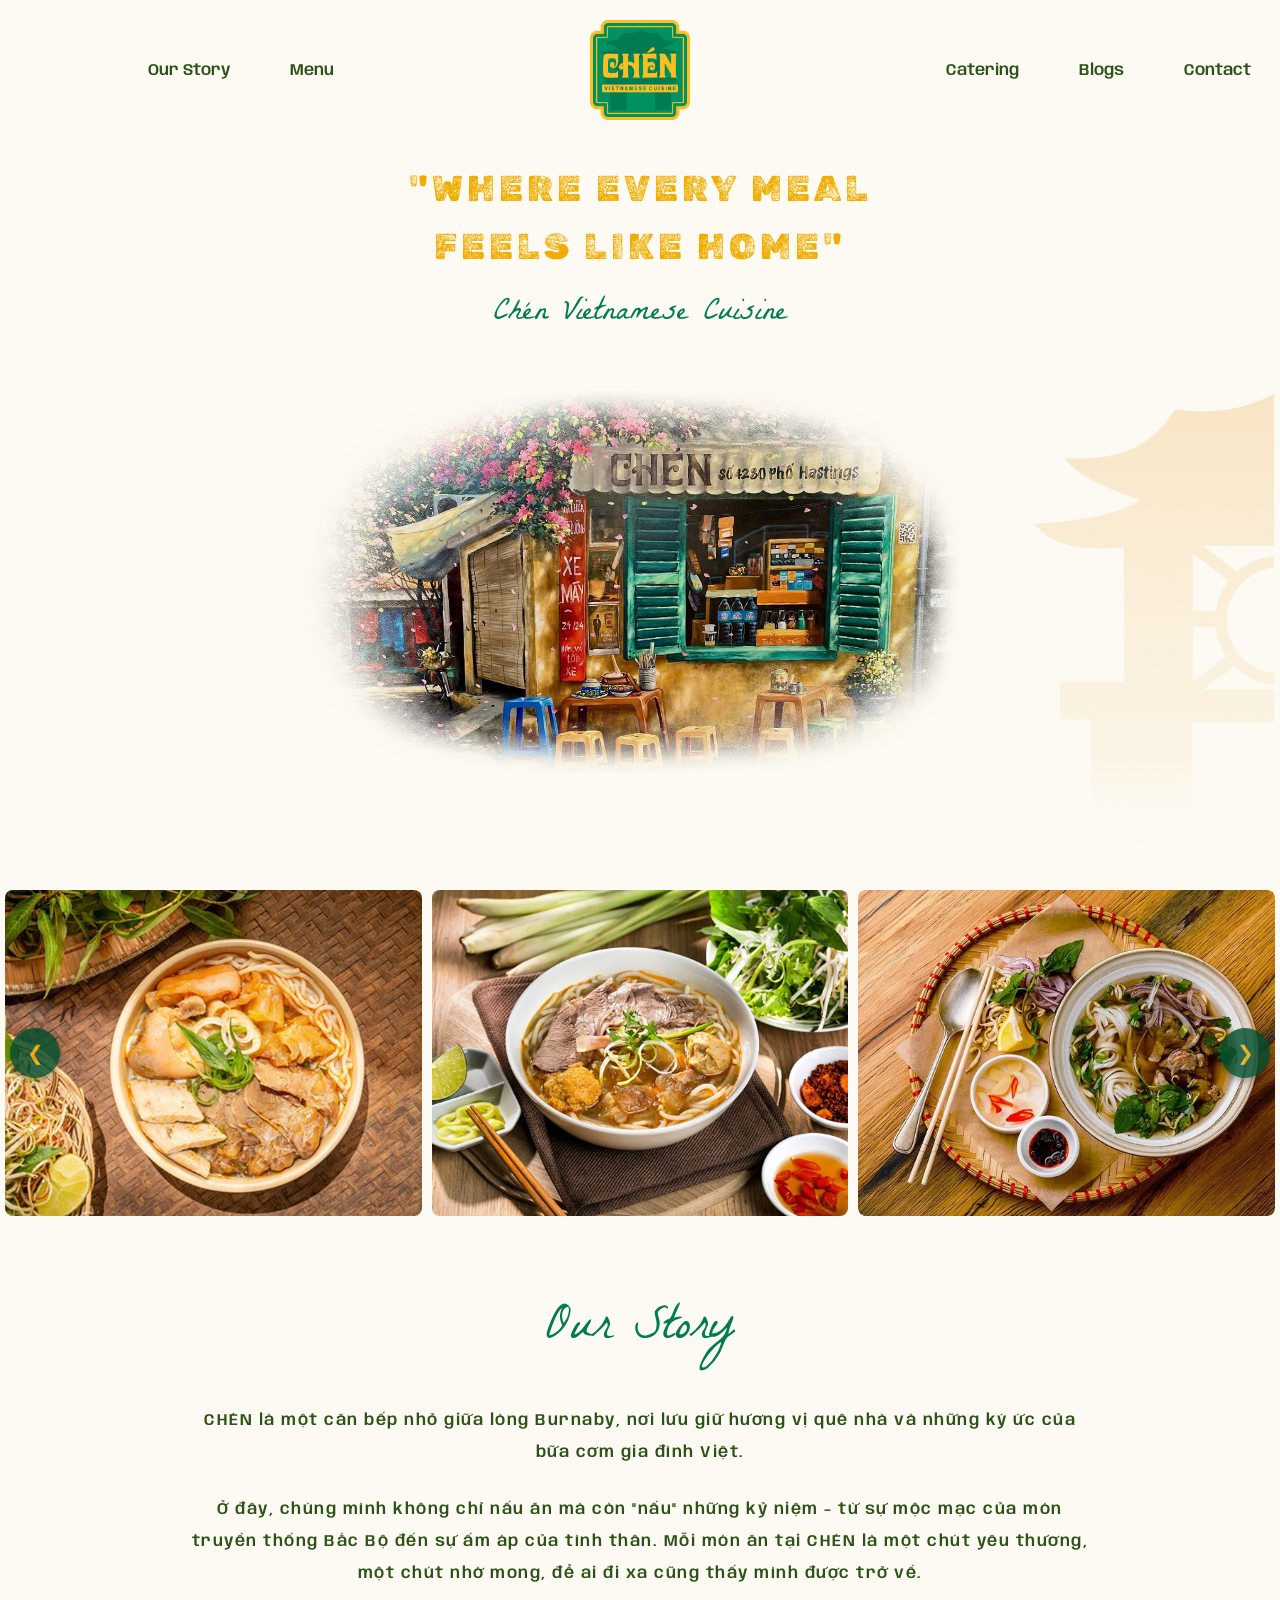
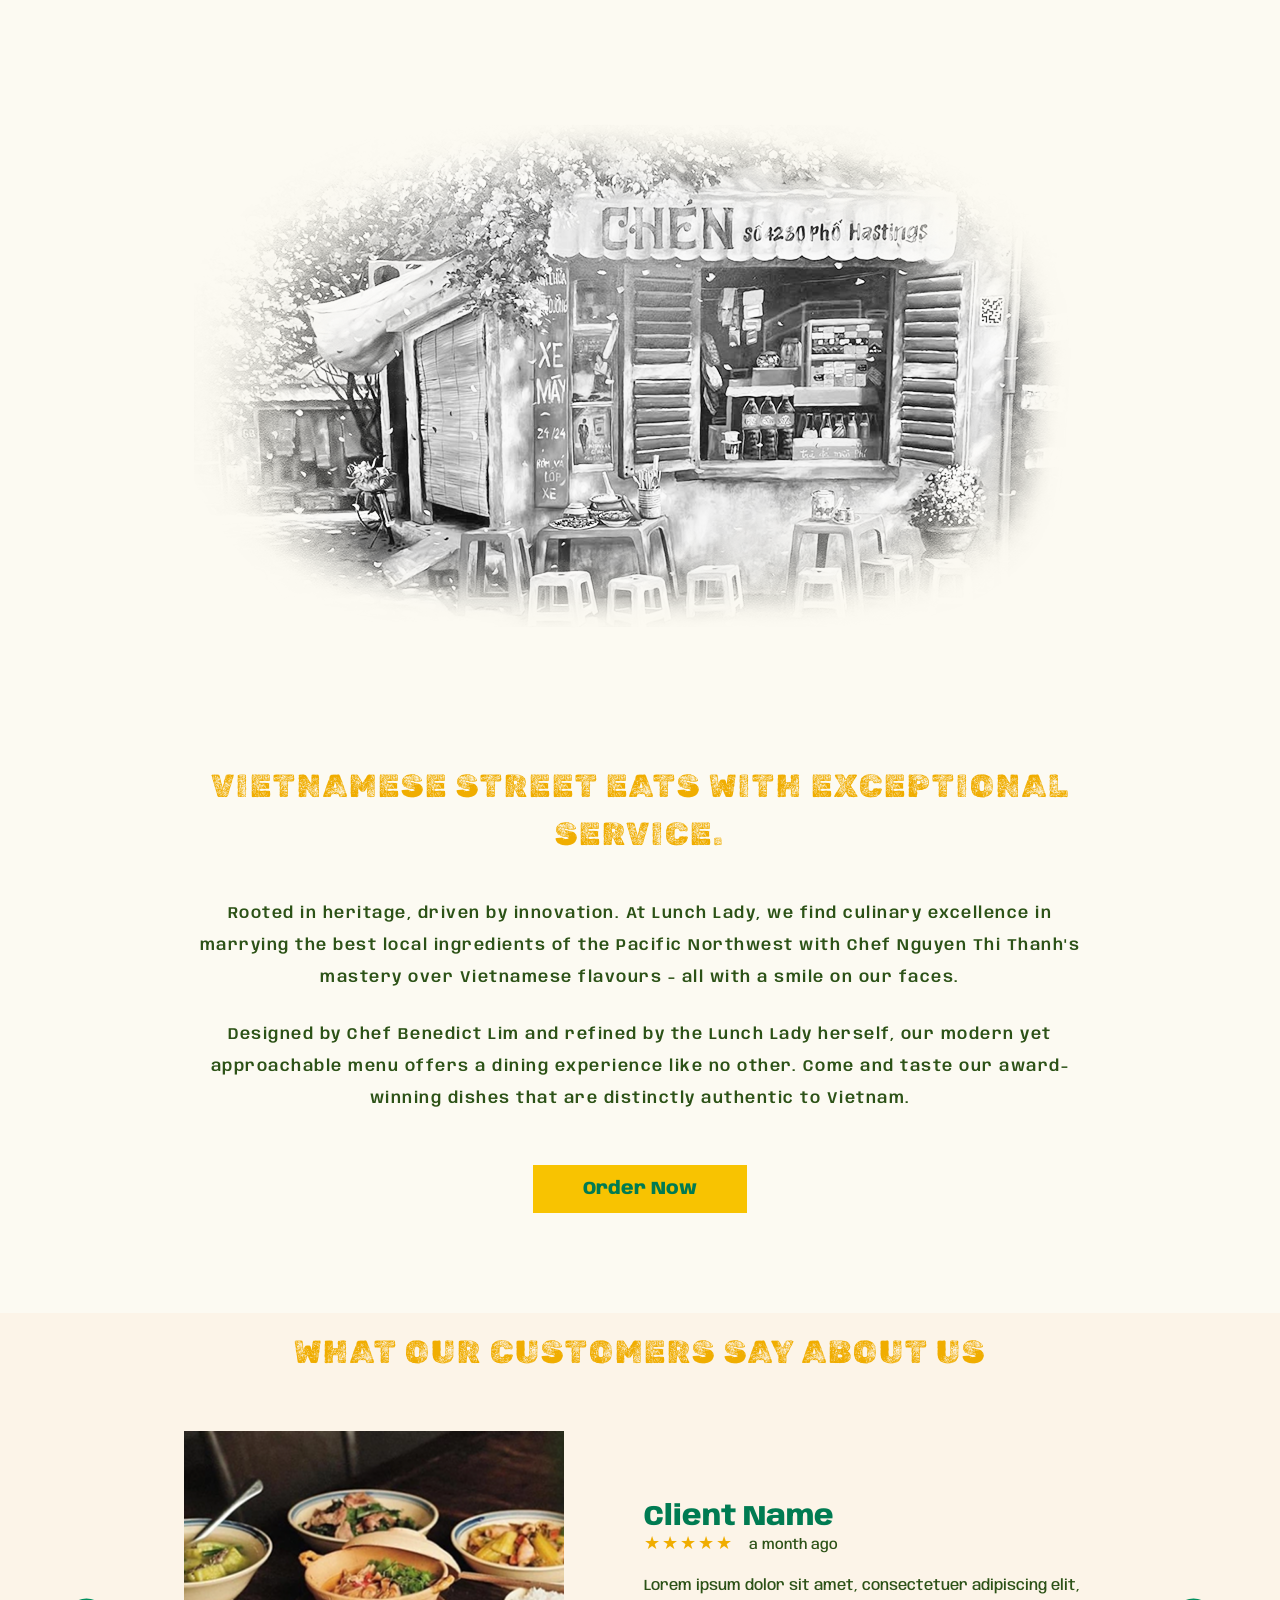
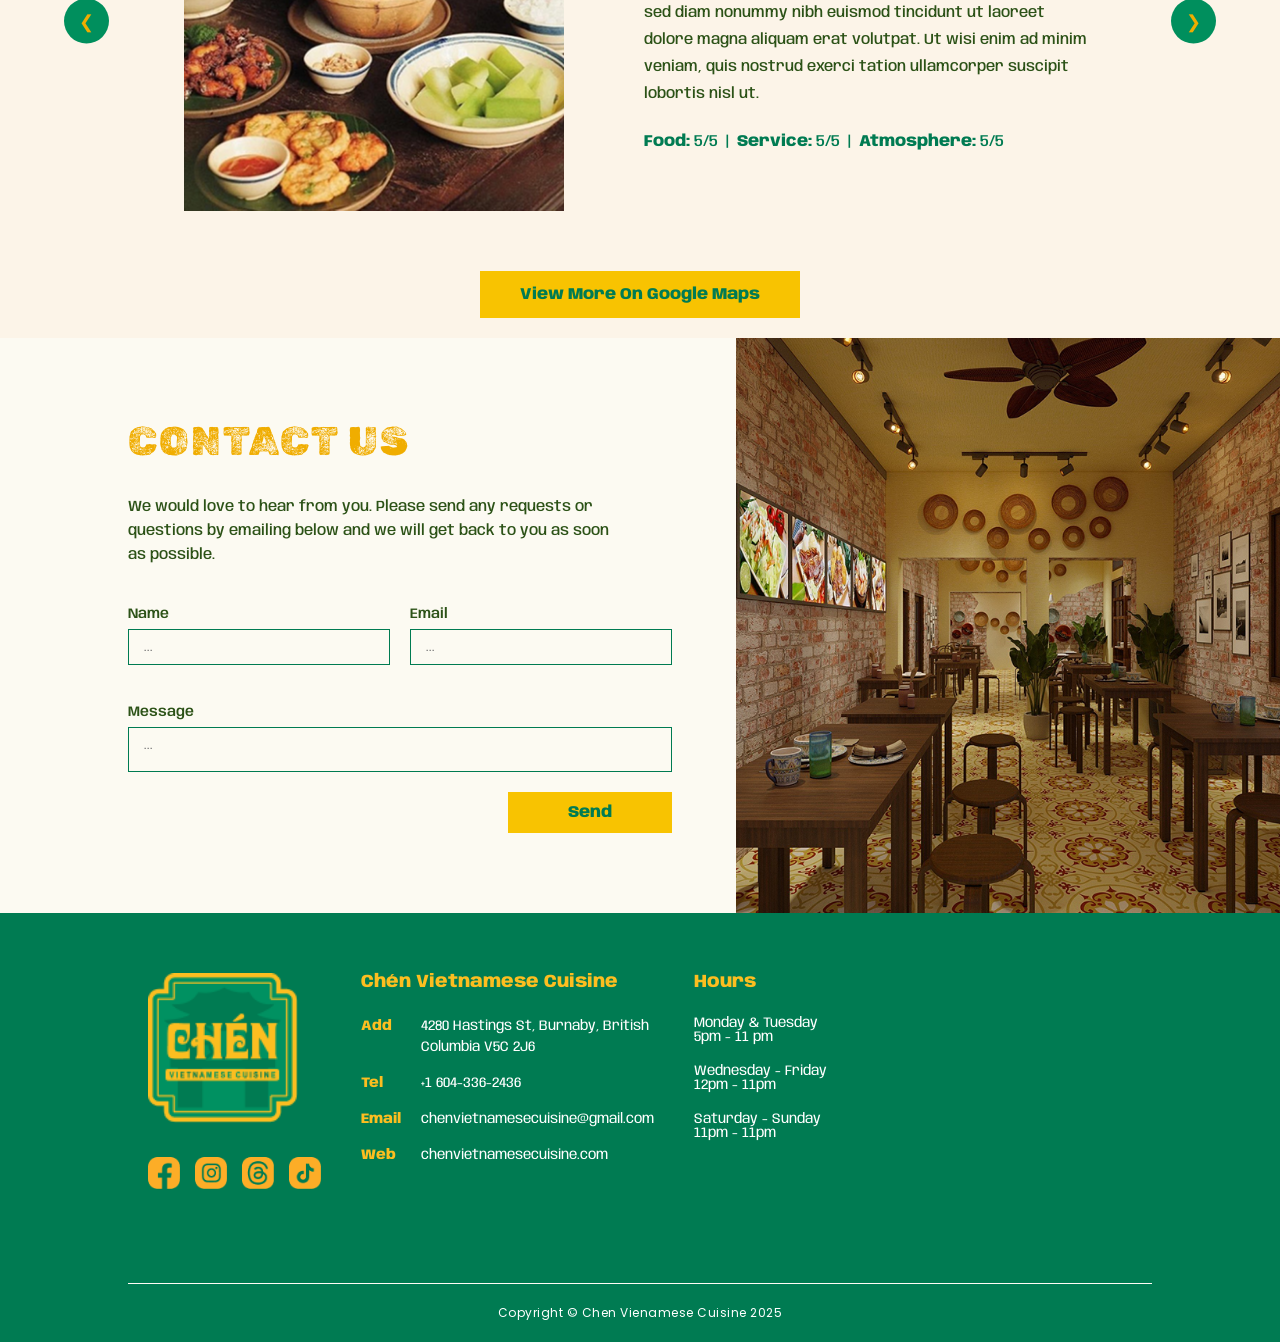
==== index.html @ 4094c67b "test responsive" ====
<!DOCTYPE html>
<html lang="vi">

<head>
    <meta charset="UTF-8">
    <meta name="viewport" content="width=device-width, initial-scale=1.0">
    <title>Chén Vietnamese Cuisine</title>

    <link rel="preconnect" href="https://fonts.googleapis.com">
    <link rel="preconnect" href="https://fonts.gstatic.com" crossorigin>
    <link
        href="https://fonts.googleapis.com/css2?family=Anybody:wght@400;500;600;800&family=La+Belle+Aurore&family=Poppins:wght@400&family=Rubik+Dirt&display=swap"
        rel="stylesheet">
    <link rel="stylesheet" href="assets/css/style.css">
</head>

<body>
    <header class="main-header">
        <button class="hamburger-btn" id="hamburgerBtn" aria-label="Open menu">
            <span></span>
            <span></span>
            <span></span>
        </button>

        <!-- Mobile Menu Overlay -->
        <div class="mobile-menu-overlay" id="mobileMenuOverlay">
            <button class="mobile-menu-close" id="mobileMenuClose" aria-label="Close menu">&#10005;</button>
            <ul class="mobile-nav-links">
                <li><a href="#">Our Story</a></li>
                <li><a href="#">Menu</a></li>
                <li><a href="#">Catering</a></li>
                <li><a href="#">Blogs</a></li>
                <li><a href="#">Contact</a></li>
            </ul>
        </div>
        <nav class="navbar">
            <ul class="nav-links nav-left">
                <li><a href="#">Our Story</a></li>
                <li><a href="#">Menu</a></li>
            </ul>

            <div class="logo">
                <img src="assets/images/logo.png" alt="Chén Vietnamese Cuisine Logo">
            </div>

            <ul class="nav-links nav-right">
                <li><a href="#">Catering</a></li>
                <li><a href="#">Blogs</a></li>
                <li><a href="#">Contact</a></li>
            </ul>
        </nav>
    </header>

    <section class="hero-section">
        <div class="watermark-container">
            <img src="assets/images/watermark.png" alt="Họa tiết trang trí" class="watermark-img">
        </div>

        <div class="hero-text">
            <h1 class="quote">"WHERE EVERY MEAL<br>FEELS LIKE HOME"</h1>
            <p class="subtitle">Chén Vietnamese Cuisine</p>
        </div>

        <div class="hero-image">
            <img src="assets/images/storefront.png" alt="Cửa hàng Chén Vietnamese Cuisine">
        </div>
    </section>

    <section class="food-slider-section">
        <div class="slider-container">
            <button class="slider-btn prev-btn" aria-label="Previous image">&#10094;</button>

            <div class="slider-track" id="sliderTrack">
                <div class="slide"><img src="assets/images/food1.png" alt="Món bún bò"></div>
                <div class="slide"><img src="assets/images/food2.png" alt="Món bún phở"></div>
                <div class="slide"><img src="assets/images/food3.png" alt="Món gỏi cuốn"></div>
                <div class="slide"><img src="assets/images/food2.png" alt="Món bún phở"></div>
                <div class="slide"><img src="assets/images/food4.png" alt="Món bún huế"></div>
                <div class="slide"><img src="assets/images/food5.png" alt="Món bún đậu"></div>
            </div>

            <button class="slider-btn next-btn" aria-label="Next image">&#10095;</button>
        </div>
    </section>

    <section class="about-us-section">
        <div class="about-container">
            <h2 class="story-title">Our Story</h2>

            <p class="story-text">
                CHÉN là một căn bếp nhỏ giữa lòng Burnaby, nơi lưu giữ hương vị quê nhà và những ký ức của bữa cơm gia
                đình Việt.
            </p>
            <p class="story-text">
                Ở đây, chúng mình không chỉ nấu ăn mà còn "nấu" những kỷ niệm - từ sự mộc mạc của món truyền thống Bắc
                Bộ đến sự ấm áp của tình thân. Mỗi món ăn tại CHÉN là một chút yêu thương, một chút nhớ mong, để ai đi
                xa cũng thấy mình được trở về.
            </p>

            <div class="story-image-wrapper">
                <img src="assets/images/storefront2.png" alt="Chén Black and White" class="bw-faded-img">
            </div>

            <h2 class="street-eats-title">VIETNAMESE STREET EATS WITH EXCEPTIONAL SERVICE.</h2>

            <p class="story-text">
                Rooted in heritage, driven by innovation. At Lunch Lady, we find culinary excellence in marrying the
                best local ingredients of the Pacific Northwest with Chef Nguyen Thi Thanh's mastery over Vietnamese
                flavours - all with a smile on our faces.
            </p>
            <p class="story-text">
                Designed by Chef Benedict Lim and refined by the Lunch Lady herself, our modern yet approachable menu
                offers a dining experience like no other. Come and taste our award-winning dishes that are distinctly
                authentic to Vietnam.
            </p>

            <div class="btn-container">
                <a href="#" class="order-btn">Order Now</a>
            </div>
        </div>
    </section>

    <section class="customer-reviews-section">
        <h2 class="reviews-title">WHAT OUR CUSTOMERS SAY ABOUT US</h2>

        <div class="reviews-slider-wrapper">
            <button class="review-btn review-prev-btn" aria-label="Previous review">&#10094;</button>

            <div class="reviews-viewport">
                <div class="reviews-track" id="reviewsTrack">

                    <div class="review-slide">
                        <div class="review-image">
                            <img src="assets/images/review-food1.png" alt="Customer Photo">
                        </div>
                        <div class="review-content">
                            <h3 class="client-name">Client Name</h3>
                            <div class="review-meta">
                                <span class="stars">&#9733;&#9733;&#9733;&#9733;&#9733;</span>
                                <span class="time-ago">a month ago</span>
                            </div>
                            <p class="review-text">
                                Lorem ipsum dolor sit amet, consectetuer adipiscing elit, sed diam nonummy nibh euismod
                                tincidunt ut laoreet dolore magna aliquam erat volutpat. Ut wisi enim ad minim veniam,
                                quis nostrud exerci tation ullamcorper suscipit lobortis nisl ut.
                            </p>
                            <p class="review-ratings">
                                <strong>Food:</strong> 5/5 &nbsp;|&nbsp; <strong>Service:</strong> 5/5 &nbsp;|&nbsp;
                                <strong>Atmosphere:</strong> 5/5
                            </p>
                        </div>
                    </div>

                    <div class="review-slide">
                        <div class="review-image">
                            <img src="assets/images/review-food2.png" alt="Customer Photo">
                        </div>
                        <div class="review-content">
                            <h3 class="client-name">John Doe</h3>
                            <div class="review-meta">
                                <span class="stars">&#9733;&#9733;&#9733;&#9733;&#9733;</span>
                                <span class="time-ago">2 weeks ago</span>
                            </div>
                            <p class="review-text">
                                The best Vietnamese food in town! The pho broth is incredibly rich and authentic. Highly
                                recommend the spring rolls as well. Exceptional service with a smile.
                                Lorem ipsum dolor sit amet, consectetuer adipiscing elit, sed diam nonummy nibh euismod
                                tincidunt ut laoreet dolore magna aliquam erat volutpat. Ut wisi enim ad minim veniam,
                                quis nostrud exerci tation ullamcorper suscipit lobortis nisl ut.
                            </p>
                            <p class="review-ratings">
                                <strong>Food:</strong> 5/5 &nbsp;|&nbsp; <strong>Service:</strong> 5/5 &nbsp;|&nbsp;
                                <strong>Atmosphere:</strong> 5/5
                            </p>
                        </div>
                    </div>

                </div>
            </div>

            <button class="review-btn review-next-btn" aria-label="Next review">&#10095;</button>
        </div>

        <div class="maps-btn-container">
            <a href="#" class="view-maps-btn">View More On Google Maps</a>
        </div>
    </section>

    <section class="contact-section">
        <div class="contact-container">
            <div class="contact-form-side">
                <h2 class="contact-title">CONTACT US</h2>
                <p class="contact-desc">
                    We would love to hear from you. Please send any requests or questions by emailing below and we will
                    get back to you as soon as possible.
                </p>

                <form class="contact-form">
                    <div class="form-row">
                        <div class="form-group">
                            <label for="name">Name</label>
                            <input type="text" id="name" name="name" placeholder="...">
                        </div>
                        <div class="form-group">
                            <label for="email">Email</label>
                            <input type="email" id="email" name="email" placeholder="...">
                        </div>
                    </div>

                    <div class="form-group">
                        <label for="message">Message</label>
                        <textarea id="message" name="message" rows="1" placeholder="..."></textarea>
                    </div>

                    <div class="form-submit">
                        <button type="submit" class="send-btn">Send</button>
                    </div>
                </form>
            </div>

            <div class="contact-image-side">
                <img src="assets/images/contact.png" alt="Nhà hàng Chén">
            </div>
        </div>
    </section>

    <footer class="main-footer">
        <div class="footer-container">
            <div class="footer-column footer-brand">
                <img src="assets/images/logo2.png" alt="Chén Logo" class="footer-logo">
                <div class="social-icons">
                    <a href="#"><img src="assets/images/facebook.png" alt="Facebook"></a>
                    <a href="#"><img src="assets/images/instagram.png" alt="Instagram"></a>
                    <a href="#"><img src="assets/images/thread.png" alt="Threads"></a>
                    <a href="#"><img src="assets/images/tiktok.png" alt="Tiktok"></a>
                </div>
            </div>

            <div class="footer-column footer-info">
                <h3 class="footer-heading">Chén Vietnamese Cuisine</h3>
                <div class="info-item">
                    <span class="info-label">Add</span>
                    <p>4280 Hastings St, Burnaby, British Columbia V5C 2J6</p>
                </div>
                <div class="info-item">
                    <span class="info-label">Tel</span>
                    <p>+1 604-336-2436</p>
                </div>
                <div class="info-item">
                    <span class="info-label">Email</span>
                    <p>chenvietnamesecuisine@gmail.com</p>
                </div>
                <div class="info-item">
                    <span class="info-label">Web</span>
                    <p>chenvietnamesecuisine.com</p>
                </div>
            </div>

            <div class="footer-column footer-hours">
                <h3 class="footer-heading">Hours</h3>
                <div class="hour-item">
                    <p>Monday & Tuesday</p>
                    <p class="time">5pm - 11 pm</p>
                </div>
                <div class="hour-item">
                    <p>Wednesday - Friday</p>
                    <p class="time">12pm - 11pm</p>
                </div>
                <div class="hour-item">
                    <p>Saturday - Sunday</p>
                    <p class="time">11pm - 11pm</p>
                </div>
            </div>

            <div class="footer-column footer-map">
                <div class="map-container">
                    <iframe
                        src="https://www.google.com/maps/embed?pb=!1m18!1m12!1m3!1d2602.810578505021!2d-123.0093838!3d49.281895!2m3!1f0!2f0!3f0!3m2!1i1024!2i768!4f13.1!3m3!1m2!1s0x548677270f20d753%3A0x6336e4f165e63840!2zNDI4MCBIYXN0aW5ncyBTdCwgQnVybmFieSwgQkMgVjVDIDJKNiwgQ2FuYWRh!5e0!3m2!1svi!2s!4v1710000000000"
                        allowfullscreen="" loading="lazy" referrerpolicy="no-referrer-when-downgrade">
                    </iframe>
                </div>
            </div>
        </div>

        <div class="footer-bottom">
            <p>Copyright © Chen Vienamese Cuisine 2025</p>
        </div>
    </footer>
    <script src="assets/js/script.js"></script>
    <script>
        document.addEventListener('DOMContentLoaded', () => {

            // Tạo một hàm chung để khởi tạo bất kỳ slider nào
            const initSlider = (trackId, prevBtnClass, nextBtnClass, slideClass, intervalTime) => {
                const track = document.getElementById(trackId);
                if (!track) return; // Nếu không tìm thấy khung slider thì bỏ qua

                const prevBtn = document.querySelector(prevBtnClass);
                const nextBtn = document.querySelector(nextBtnClass);
                const slides = track.querySelectorAll(slideClass);

                if (slides.length === 0) return;

                let currentIndex = 0;
                let autoPlayInterval;

                // Tính giới hạn lướt để không bị khoảng trắng
                const getMaxIndex = () => {
                    const slideWidth = slides[0].clientWidth;
                    const visibleSlides = Math.round(track.clientWidth / slideWidth) || 1;
                    return Math.max(0, slides.length - visibleSlides);
                };

                // Cập nhật vị trí
                const updateSlider = () => {
                    const slideWidth = slides[0].clientWidth;
                    const maxIndex = getMaxIndex();

                    if (currentIndex > maxIndex) currentIndex = maxIndex;
                    if (currentIndex < 0) currentIndex = 0;

                    track.style.transform = `translateX(-${currentIndex * slideWidth}px)`;
                };

                // Tiến và Lùi
                const nextSlide = () => {
                    currentIndex = (currentIndex >= getMaxIndex()) ? 0 : currentIndex + 1;
                    updateSlider();
                };

                const prevSlide = () => {
                    currentIndex = (currentIndex <= 0) ? getMaxIndex() : currentIndex - 1;
                    updateSlider();
                };

                // Chạy tự động
                const startAutoPlay = () => {
                    clearInterval(autoPlayInterval);
                    autoPlayInterval = setInterval(nextSlide, intervalTime);
                };

                // Bắt sự kiện nút bấm
                if (nextBtn) {
                    nextBtn.addEventListener('click', () => {
                        nextSlide();
                        startAutoPlay();
                    });
                }

                if (prevBtn) {
                    prevBtn.addEventListener('click', () => {
                        prevSlide();
                        startAutoPlay();
                    });
                }

                // Xử lý khi thu phóng màn hình
                window.addEventListener('resize', () => {
                    currentIndex = 0;
                    updateSlider();
                });

                // Khởi động
                setTimeout(() => {
                    updateSlider();
                    startAutoPlay();
                }, 100);
            };

            // ==========================================
            // KHỞI ĐỘNG 2 SLIDER CÙNG LÚC Ở ĐÂY
            // ==========================================

            // 1. Slider món ăn (ID: sliderTrack, Lướt mỗi 3 giây = 3000ms)
            initSlider('sliderTrack', '.prev-btn', '.next-btn', '.slide', 3000);

            // 2. Slider Đánh giá (ID: reviewsTrack, Lướt mỗi 5 giây = 5000ms)
            initSlider('reviewsTrack', '.review-prev-btn', '.review-next-btn', '.review-slide', 5000);

        });
    </script>

</body>

</html>
---- assets/css/style.css ----
* {
    margin: 0;
    padding: 0;
    box-sizing: border-box;
}

body {
    font-family: 'Anybody', sans-serif;
    background-color: #FCFAF2; 
    padding-top: 100px; 
    overflow-x: hidden;
    max-width: 100%;
}

.main-header {
    width: 100%;
    padding: 20px 0;
    display: flex;
    justify-content: center;
    position: fixed;
    top: 0;
    left: 0;
    z-index: 99;
    transition: padding 0.35s ease, background 0.35s ease, backdrop-filter 0.35s ease, box-shadow 0.35s ease;
}

.main-header.scrolled {
    padding: 10px 0;
    background: rgba(255, 255, 255, 0.85);
    backdrop-filter: blur(12px);
    -webkit-backdrop-filter: blur(12px);
    box-shadow: 0 2px 20px rgba(44, 82, 23, 0.08);
}

.navbar {
    display: flex;
    align-items: center;
    justify-content: space-between;
    width: 100%;
    padding: 0 20px;
}

.nav-links {
    list-style: none;
    display: flex;
    gap: 60px; 
    flex: 1; 
}

.nav-left {
    justify-content: flex-end;
    padding-right: 20vw; 
}

.nav-right {
    justify-content: flex-start;
    padding-left: 20vw; 
}

.nav-links a {
    text-decoration: none;
    color: #2C5217; 
    font-size: 16px;
    font-weight: 600;
    transition: text-shadow 0.3s ease;
}

.nav-links a:hover {
    font-weight: 600; /* Giữ nguyên weight, không đổi */
    text-shadow: 0.4px 0 0 #2C5217, -0.4px 0 0 #2C5217; /* Giả bold bằng shadow */
}

.logo {
    display: flex;
    justify-content: center;
    align-items: center;
}

.logo img {
    height: 100px; 
    width: auto;
    display: block;
}

.hero-section {
    position: relative; /* Cần thiết để chứa ảnh watermark absolute */
    text-align: center;
    padding: 60px 20px;
    overflow: hidden; 
}

/* Các CSS khác của hero (quote, subtitle, hero-image) giữ nguyên như cũ */
.quote {
    font-family: 'Rubik Dirt', system-ui;
    color: #F0AD00;
    font-size: 36px;
    font-weight: 400;
    line-height: 1.6;
    letter-spacing: 4px;
    text-transform: uppercase;
}

.subtitle {
    font-family: 'La Belle Aurore', cursive;
    color: #007B52;
    font-size: 32px;
    font-weight: 400;
    margin-top: 10px;
}

.hero-image {
    margin-top: -10px;
    display: flex;
    justify-content: center;
}

.hero-image img {
    max-width: 60%; 
    width: 100%;
    height: auto;
    -webkit-mask-image: radial-gradient(ellipse, black 50%, transparent 75%);
    mask-image: radial-gradient(ellipse, black 50%, transparent 75%);
}

.watermark-container {
    position: absolute;
    right: -10%; 
    top: 65%; 
    transform: translateY(-50%); 
    width: 30vw; 
    max-width: 400px; 
    z-index: -1; 
    pointer-events: none; 
}

.watermark-img {
    width: 65%;
    height: auto;
    display: block;
}

.food-slider-section {
    width: 100%;
    margin-bottom: 50px;
    position: relative;
    overflow: hidden; /* Che đi những ảnh bị tràn ra ngoài màn hình */
}

.slider-container {
    position: relative;
    width: 100%;
    margin: 0 auto;
    display: flex;
    align-items: center;
}

/* Thanh ray chứa các ảnh */
.slider-track {
    display: flex;
    transition: transform 0.5s ease-in-out; /* Hiệu ứng lướt mượt mà */
    width: 100%;
}

/* Từng khung ảnh nhỏ */
.slide {
    /* Mặc định hiển thị 3 ảnh trên 1 dòng (100% / 3 = 33.333%) */
    min-width: 33.333%; 
    box-sizing: border-box;
    /* Khoảng trống giữa các ảnh, nếu muốn các ảnh dính liền nhau như trong hình thì để padding: 0 */
    padding: 0 5px; 
}

.slide img {
    width: 100%;
    height: 100%; /* Cố định chiều cao để các ảnh đều nhau */
    object-fit: cover; /* Đảm bảo ảnh không bị méo, cắt cúp gọn gàng vào khung */
    border-radius: 8px; /* Tùy chọn: bo góc ảnh một chút cho mềm mại */
    display: block;
}

/* --- NÚT BẤM CHUYỂN ẢNH XANH LÁ --- */
.slider-btn {
    position: absolute;
    top: 50%;
    transform: translateY(-50%);
    background-color: #004d2e; /* Màu xanh lá đậm giống thiết kế */
    color: #F0AD00; /* Mũi tên màu vàng */
    border: none;
    width: 50px;
    height: 50px;
    border-radius: 50%; /* Nút hình tròn */
    font-size: 20px;
    cursor: pointer;
    z-index: 10;
    display: flex;
    justify-content: center;
    align-items: center;
    opacity: 0.8;
    transition: opacity 0.3s ease, background-color 0.3s ease;
    box-shadow: 0 4px 6px rgba(0,0,0,0.3);
}

.slider-btn:hover {
    opacity: 1;
    background-color: #007B52; /* Sáng lên một chút khi di chuột vào */
}

.prev-btn {
    left: 10px; /* Đặt nút trái cách lề 20px */
}

.next-btn {
    right: 10px; /* Đặt nút phải cách lề 20px */
}

.about-us-section {
    width: 100%;
    padding: 20px 20px 100px 20px;
    text-align: center;
}

.about-container {
    max-width: 900px;
    margin: 0 auto;
}

.story-title {
    font-family: 'La Belle Aurore', cursive;
    color: #007B52;
    font-size: 48px;
    font-weight: 400;
    margin-bottom: 30px;
}

.story-text {
    font-family: 'Anybody', sans-serif;
    color: #2C5217;
    font-weight: 600;
    line-height: 2;
    letter-spacing: 1.5px;
    margin-bottom: 25px;
}

.text-uppercase-style {
    text-transform: uppercase;
    font-size: 13px;
}

.story-image-wrapper {
    margin: 60px 0;
    display: flex;
    justify-content: center;
    position: relative;
}

/* Đã xóa filter: grayscale(100%); và renaming class */
.faded-img {
    max-width: 80%;
    width: 100%;
    height: auto;
    -webkit-mask-image: radial-gradient(ellipse, black 40%, transparent 70%);
    mask-image: radial-gradient(ellipse, black 40%, transparent 70%);
}

.street-eats-title {
    font-family: 'Rubik Dirt', system-ui;
    color: #F0AD00;
    font-size: 32px;
    font-weight: 400;
    line-height: 1.5;
    letter-spacing: 2px;
    margin-bottom: 40px;
    text-transform: uppercase;
}

.btn-container {
    margin-top: 50px;
}

.order-btn {
    display: inline-block;
    background-color: #F8C301;
    color: #007B52;
    font-family: 'Anybody', sans-serif;
    font-weight: 800;
    font-size: 18px;
    text-decoration: none;
    padding: 15px 50px;
    transition: background-color 0.3s ease, transform 0.2s ease, box-shadow 0.2s ease;
}

.order-btn:hover {
    background-color: #F0AD00;
    transform: translateY(-3px);
    box-shadow: 0 5px 15px rgba(240, 173, 0, 0.4);
}

.customer-reviews-section {
    width: 100%;
    background-color: #FCF4E8; 
    padding: 20px 0;
    text-align: center;
}

.reviews-title {
    font-family: 'Rubik Dirt', system-ui;
    color: #F0AD00;
    font-size: 32px;
    font-weight: 400;
    letter-spacing: 2px;
    margin-bottom: 60px;
    text-transform: uppercase;
}

.reviews-slider-wrapper {
    position: relative;
    margin: 0 auto;
    max-width: 90%;
    display: flex;
    align-items: center;
    padding: 0 120px; /* Chuyển khoảng trống chứa nút ra đây */
}

.reviews-viewport {
    overflow: hidden; 
    width: 100%;
    /* Đã xóa padding: 0 50px; ở đây để không làm sai lệch tính toán JS */
}

.reviews-track {
    display: flex;
    transition: transform 0.5s ease-in-out;
}

.review-slide {
    flex: 0 0 100%; 
    width: 100%;
    display: flex;
    align-items: center;
    justify-content: center; /* Gom cả khối ảnh và chữ vào giữa màn hình */
    
    /* 👇 ĐIỀU CHỈNH KHOẢNG CÁCH BẰNG PX Ở ĐÂY 👇 */
    gap: 80px; /* Tăng số này lên nếu muốn ảnh và chữ xa nhau hơn */
    
    box-sizing: border-box;
}

/* Phần ảnh bên trái */
.review-image {
    /* Đã xóa flex: 1 và các lệnh đẩy phải ở đây để nó không tự động phình to nữa */
    display: block; 
}

.review-image img {
    /* 👇 ĐIỀU CHỈNH ĐỘ TO CỦA ẢNH BẰNG PX Ở ĐÂY 👇 */
    width: 380px; 
    height: 380px; /* Đặt chiều cao bằng chiều rộng để ảnh luôn vuông */
    object-fit: cover;
    display: block;
}

/* Phần chữ bên phải */
.review-content {
    flex: 1; /* Vẫn cho phần chữ co giãn chiếm nốt khoảng trống */
    max-width: 500px; /* KHÓA độ rộng của khối chữ lại để chữ không bị kéo dài ngoằng sang mép phải */
    text-align: left; 
}
.client-name {
    font-family: 'Anybody', sans-serif;
    color: #007B52; /* Xanh lá đậm */
    font-size: 28px;
    font-weight: 800;
    margin-top: 10px
}

.review-meta {
    display: flex;
    align-items: center;
    gap: 15px;
    margin-bottom: 20px;
}

.stars {
    color: #F0AD00; 
    font-size: 18px;
    letter-spacing: 2px;
}

.time-ago {
    font-family: 'Anybody', sans-serif;
    margin-top: 5px;
    color: #2C5217;
    font-size: 14px;
    font-weight: 500;
}

.review-text {
    font-family: 'Anybody', sans-serif;
    color: #2C5217;
    font-size: 15px;
    line-height: 1.8;
    font-weight: 500;
    margin-bottom: 25px;
}

.review-ratings {
    font-family: 'Anybody', sans-serif;
    color: #007B52;
    font-size: 16px;
    font-weight: 500;
}

.review-ratings strong {
    font-weight: 800;
}

/* --- NÚT BẤM REVIEW --- */
.review-btn {
    position: absolute;
    top: 50%;
    transform: translateY(-50%);
    background-color: #008f5d; /* Nền xanh lá */
    color: #F0AD00; /* Mũi tên vàng */
    border: none;
    width: 45px;
    height: 45px;
    border-radius: 50%;
    font-size: 18px;
    cursor: pointer;
    z-index: 10;
    display: flex;
    justify-content: center;
    align-items: center;
    transition: all 0.3s ease;
}

.review-btn:hover {
    background-color: #007B52;
    transform: translateY(-50%) scale(1.1); /* Nảy to lên chút khi hover */
}

.review-prev-btn {
    left: 0;
}

.review-next-btn {
    right: 0;
}

.maps-btn-container {
    margin-top: 60px;
}

.view-maps-btn {
    display: inline-block;
    background-color: #F8C301;
    color: #007B52;
    font-family: 'Anybody', sans-serif;
    font-weight: 800;
    font-size: 16px;
    text-decoration: none;
    padding: 15px 40px;
    text-transform: capitalize;
    transition: all 0.3s ease;
}

.view-maps-btn:hover {
    background-color: #F0AD00;
    transform: translateY(-3px);
    box-shadow: 0 5px 15px rgba(240, 173, 0, 0.4);
}

.contact-section {
    width: 100%;
    background-color: #FCFAF2;
}

.contact-container {
    display: flex;
    align-items: stretch; /* Đảm bảo 2 bên cao bằng nhau */
    width: 100%;
}

/* Bên trái: Form */
.contact-form-side {
    flex: 1;
    padding: 80px 5% 80px 10%; /* Căn lề trái sâu hơn để cân đối */
    text-align: left;
}

.contact-title {
    font-family: 'Rubik Dirt', system-ui;
    color: #F0AD00;
    font-size: 40px;
    font-weight: 400;
    letter-spacing: 2px;
    margin-bottom: 30px;
}

.contact-desc {
    color: #2C5217;
    font-size: 15px;
    line-height: 1.6;
    font-weight: 500;
    margin-bottom: 40px;
    max-width: 500px;
}

/* Form Layout */
.contact-form {
    max-width: 600px;
}

.form-row {
    display: flex;
    gap: 20px;
    margin-bottom: 20px;
}

.form-group {
    flex: 1;
    display: flex;
    flex-direction: column;
    margin-bottom: 20px;
}

.form-group label {
    color: #2C5217;
    font-weight: 600;
    font-size: 14px;
    margin-bottom: 8px;
}

.form-group input, 
.form-group textarea {
    background-color: transparent;
    border: 1px solid #007B52;
    padding: 10px 15px;
    font-family: 'Anybody', sans-serif;
    color: #2C5217;
    outline: none;
}

.form-group textarea {
    resize: none;
    min-height: 45px;
}

/* Nút Send */
.form-submit {
    display: flex;
    justify-content: flex-end; /* Đẩy nút sang phải theo thiết kế */
    margin-top: 10px;
}

.send-btn {
    background-color: #F8C301;
    color: #007B52;
    border: none;
    padding: 12px 60px;
    font-family: 'Anybody', sans-serif;
    font-weight: 800;
    font-size: 16px;
    cursor: pointer;
    transition: all 0.3s ease;
}

.send-btn:hover {
    background-color: #F0AD00;
    transform: translateY(-2px);
}

/* Bên phải: Ảnh tràn lề */
.contact-image-side {
    flex: 1;
}

.contact-image-side img {
    width: 100%;
    height: 100%;
    object-fit: cover; /* Ảnh phủ kín nửa màn hình */
    display: block;
}

.main-footer {
    background-color: #007B52;
    color: #FFFFFF;
    padding: 60px 0 20px 0;
    font-family: 'Anybody', sans-serif;
}

.footer-container {
    max-width: 80%;
    margin: 0 auto;
    display: flex;
    justify-content: space-between;
    gap: 40px;
    padding: 0 20px;
}

.footer-column {
    flex: 1;
}

/* Cột 1: Logo & Social */
.footer-logo {
    width: 150px;
    margin-bottom: 30px;
}

.social-icons {
    display: flex;
    gap: 15px;
}

.social-icons img {
    width: 32px;
    height: 32px;
    filter: brightness(0) saturate(100%) invert(86%) sepia(29%) saturate(4605%) hue-rotate(338deg) brightness(101%) contrast(98%); /* Chuyển icon sang màu vàng #FCBE20 nếu là ảnh đen */
}

/* Tiêu đề chung */
.footer-heading {
    color: #FCBE20;
    font-size: 18px;
    font-weight: 800;
    margin-bottom: 25px;
    text-transform: none;
}

/* Cột 2: Info */
.info-item {
    display: flex;
    margin-bottom: 15px;
    font-size: 14px;
    line-height: 1.5;
}

.info-label {
    color: #FCBE20;
    font-weight: 800;
    min-width: 60px;
    flex-shrink: 0;
}

/* Cột 3: Hours */
.hour-item {
    margin-bottom: 20px;
    font-size: 14px;
}

.hour-item .time {
    font-weight: 400;
}

.footer-column.footer-map {
    flex: 1.5; 
    display: flex;
    align-items: stretch; /* Đảm bảo cột map luôn giãn hết chiều cao hàng */
}

.map-container {
    width: 100%;
    /* Bạn có thể tăng số 400px này lên nữa nếu muốn cao hơn nữa */
    min-height: 250px; 
    height: 100%; 
    overflow: hidden;
}

.map-container iframe {
    width: 100%;
    height: 100%;
    border: 0;
    display: block;
}

/* Copyright */
.footer-bottom {
    max-width: 80%; /* Bằng với max-width của footer-container */
    margin: 60px auto 0 auto; /* Căn giữa để khớp với phần trên */
    border-top: 1px solid #FFFCF6; /* Đường kẻ trắng/vàng nhạt */
    padding: 20px 20px 0 20px; /* Padding để text không dính lề */
    text-align: center;
}

.footer-bottom p {
    font-family: 'Poppins', sans-serif; /* Đổi sang font Poppins */
    font-size: 12px;
    color: #FFFFFF;
    letter-spacing: 0.5px;
}

.hamburger-btn {
    display: none; /* Ẩn trên desktop */
    flex-direction: column;
    justify-content: center;
    gap: 5px;
    background: none;
    border: none;
    cursor: pointer;
    padding: 8px;
    z-index: 101;
}

.hamburger-btn span {
    display: block;
    width: 24px;
    height: 2px;
    background-color: #2C5217;
    transition: all 0.3s ease;
    transform-origin: center;
}

/* ==========================================
   MOBILE MENU OVERLAY
   ========================================== */
.mobile-menu-overlay {
    position: fixed;
    top: 0;
    left: 0;
    width: 100%;
    height: 100%;
    background-color: #FCF4E8; 
    z-index: 200;
    display: flex;
    flex-direction: column;
    justify-content: center;
    padding: 60px 50px;
    opacity: 0;
    visibility: hidden;
    transform: translateX(100%);
    transition: opacity 0.35s ease, transform 0.35s ease, visibility 0.35s ease;
}

.mobile-menu-overlay.open {
    opacity: 1;
    visibility: visible;
    transform: translateX(0);
}

.mobile-menu-close {
    position: absolute;
    top: 25px;
    right: 25px;
    background: none;
    border: none;
    color: #2C5217;
    font-size: 28px;
    font-weight: 600;
    cursor: pointer;
    padding: 8px;
    line-height: 1;
    transition: opacity 0.2s ease;
}

.mobile-menu-close:hover {
    opacity: 0.7;
}

.mobile-nav-links {
    list-style: none;
    display: flex;
    flex-direction: column;
    gap: 8px;
}

.mobile-nav-links li a {
    text-decoration: none;
    color: #2C5217;
    font-family: 'Anybody', sans-serif;
    font-size: 20px;
    font-weight: 600;
    letter-spacing: 2px;
    display: block;
    padding: 12px 0;
    transition: color 0.2s ease;
}

@media (max-width: 768px) {
    /* Ẩn nav links desktop */
    .nav-links {
        display: none;
    }

    /* Hiện hamburger */
    .hamburger-btn {
        display: flex;
    }

    /* Navbar mobile: logo trái, hamburger phải */
    .navbar {
        justify-content: space-between;
        padding: 0 20px;
    }

    /* Đẩy logo về góc trái bằng cách reset flex */
    .logo {
        order: -1;  /* Logo luôn đứng đầu */
        flex: 0;    /* Không cho logo giãn ra */
    }

    /* Hamburger đứng cuối */
    .hamburger-btn {
        order: 1;
    }

    /* Logo nhỏ hơn trên mobile */
    .logo img {
        height: 60px;
    }

    .main-header {
        padding: 12px 0;
    }

    body {
        padding-top: 80px;
    }

    /* --- HERO SECTION --- */
    .hero-section {
        padding: 30px 15px;
    }

    .quote {
        font-size: 22px;
        letter-spacing: 2px;
    }

    .subtitle {
        font-size: 22px;
    }

    .hero-image img {
        max-width: 85%;
    }

    .watermark-container {
        width: 25vw;
        right: -10%;
        top: 65%;
    }

    /* --- FOOD SLIDER --- */
    .slide {
        min-width: 100%; /* 2 ảnh thay vì 3 */
    }

    .food-slider-section {
        margin-bottom: 30px;
    }

    /* --- ABOUT US SECTION --- */
    .about-us-section {
        padding: 20px 20px 60px 20px;
    }

    .story-title {
        font-size: 36px;
    }

    .story-text {
        font-size: 14px;
        letter-spacing: 0.5px;
    }

    .street-eats-title {
        font-size: 22px;
        letter-spacing: 1px;
    }

    .story-image-wrapper {
        margin: 40px 0;
    }

    .faded-img, .bw-faded-img {
        max-width: 100%;
    }

    .order-btn {
        font-size: 16px;
        padding: 12px 35px;
    }

    /* --- CUSTOMER REVIEWS --- */
    .reviews-title {
        font-size: 20px;
        letter-spacing: 1px;
        padding: 0 20px;
        margin-bottom: 30px;
    }

    .reviews-slider-wrapper {
        padding: 0 50px;
        max-width: 100%;
    }

    .review-slide {
        flex-direction: column; /* Stack ảnh lên trên, chữ xuống dưới */
        gap: 20px;
        padding: 0 10px 30px 10px;
        align-items: center;
    }

    .review-image img {
        width: 260px;
        height: 260px;
    }

    .review-content {
        max-width: 100%;
        text-align: center;
    }

    .review-meta {
        justify-content: center;
    }

    .client-name {
        font-size: 22px;
        text-align: center;
    }

    .review-text {
        font-size: 13px;
    }

    .view-maps-btn {
        font-size: 13px;
        padding: 12px 25px;
    }

    /* --- CONTACT SECTION --- */
    .contact-container {
        flex-direction: column; /* Stack form trên, ảnh dưới */
    }

    .contact-form-side {
        padding: 50px 20px;
    }

    .contact-title {
        font-size: 28px;
    }

    .form-row {
        flex-direction: column;
        gap: 0;
    }

    .contact-image-side {
        height: 250px;
    }

    .contact-image-side img {
        height: 250px;
    }

    /* --- FOOTER --- */
    .footer-container {
        flex-direction: column;
        max-width: 100%;
        padding: 0 25px;
        gap: 30px;
    }

    .footer-column.footer-map {
        min-height: 200px;
    }

    .map-container {
        min-height: 200px;
    }

    .footer-bottom {
        max-width: 100%;
        padding: 20px 25px 0 25px;
    }

    .footer-logo {
        width: 120px;
    }
}
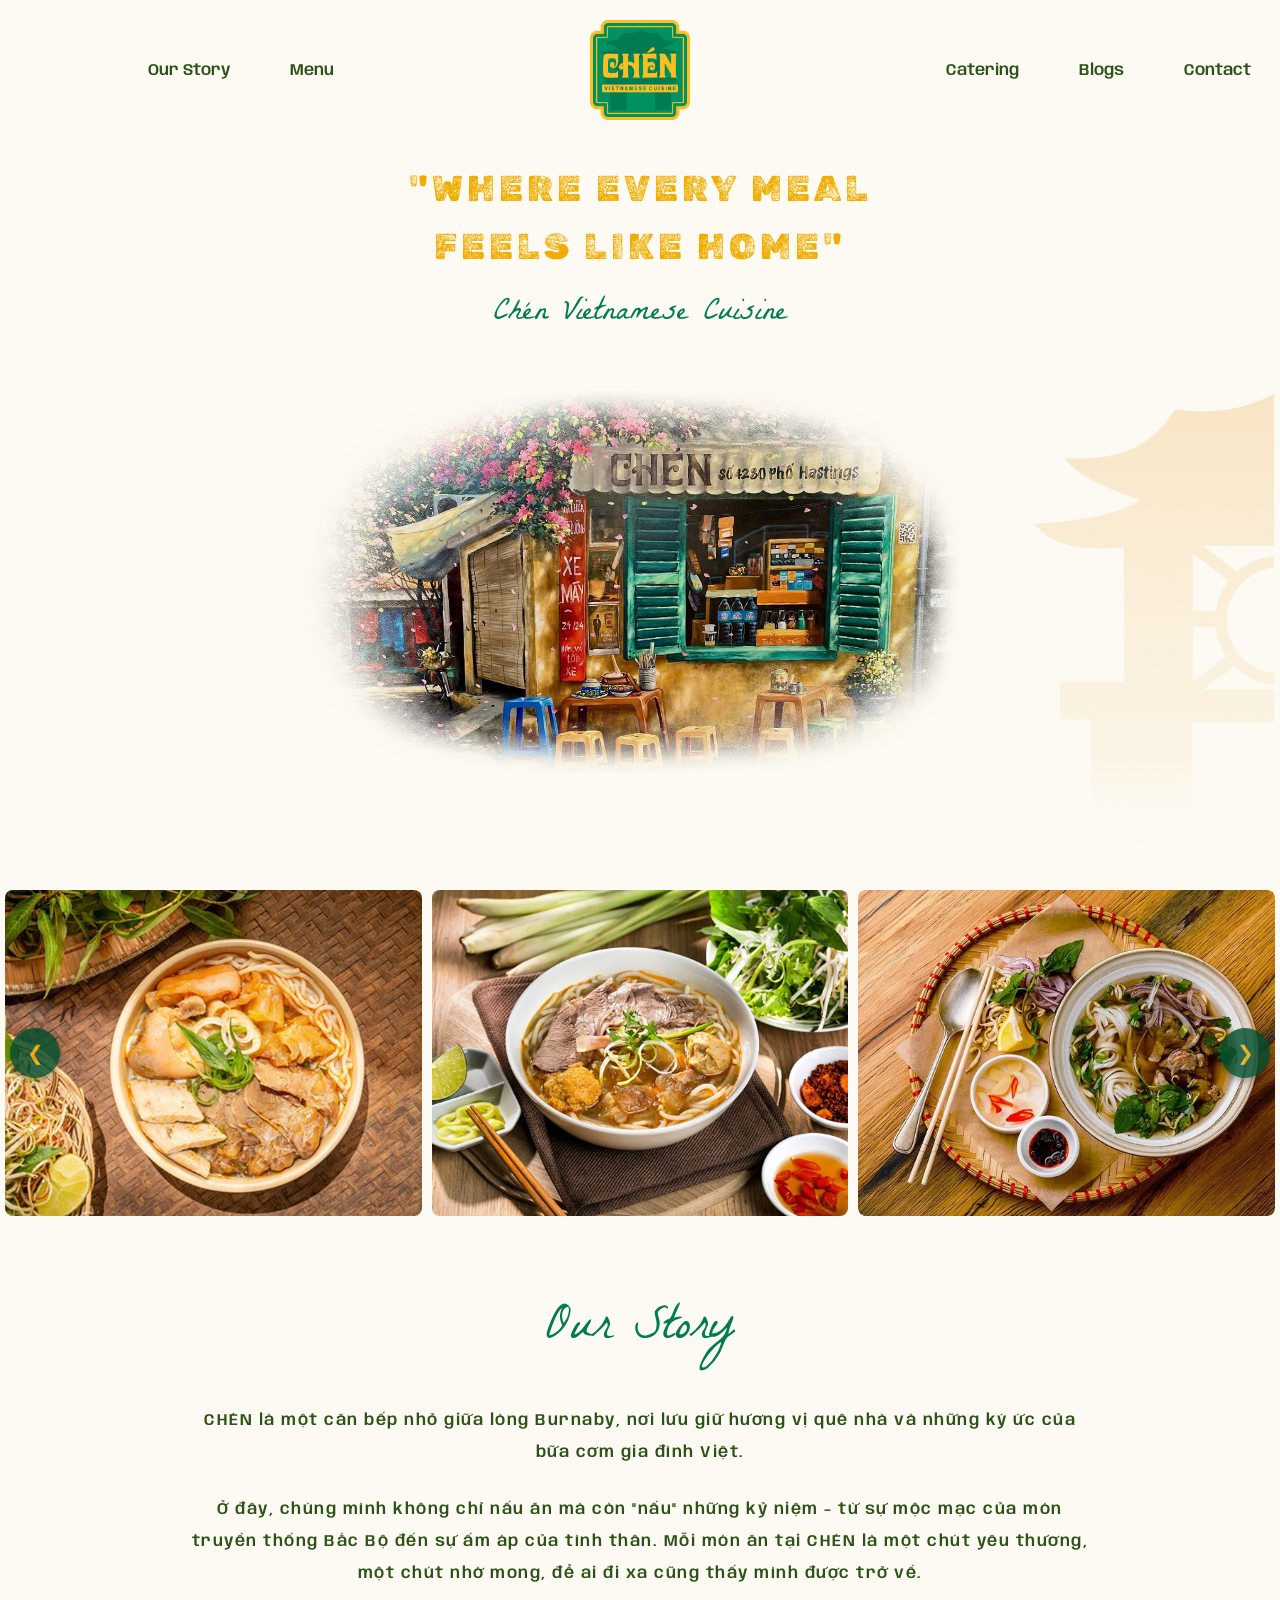
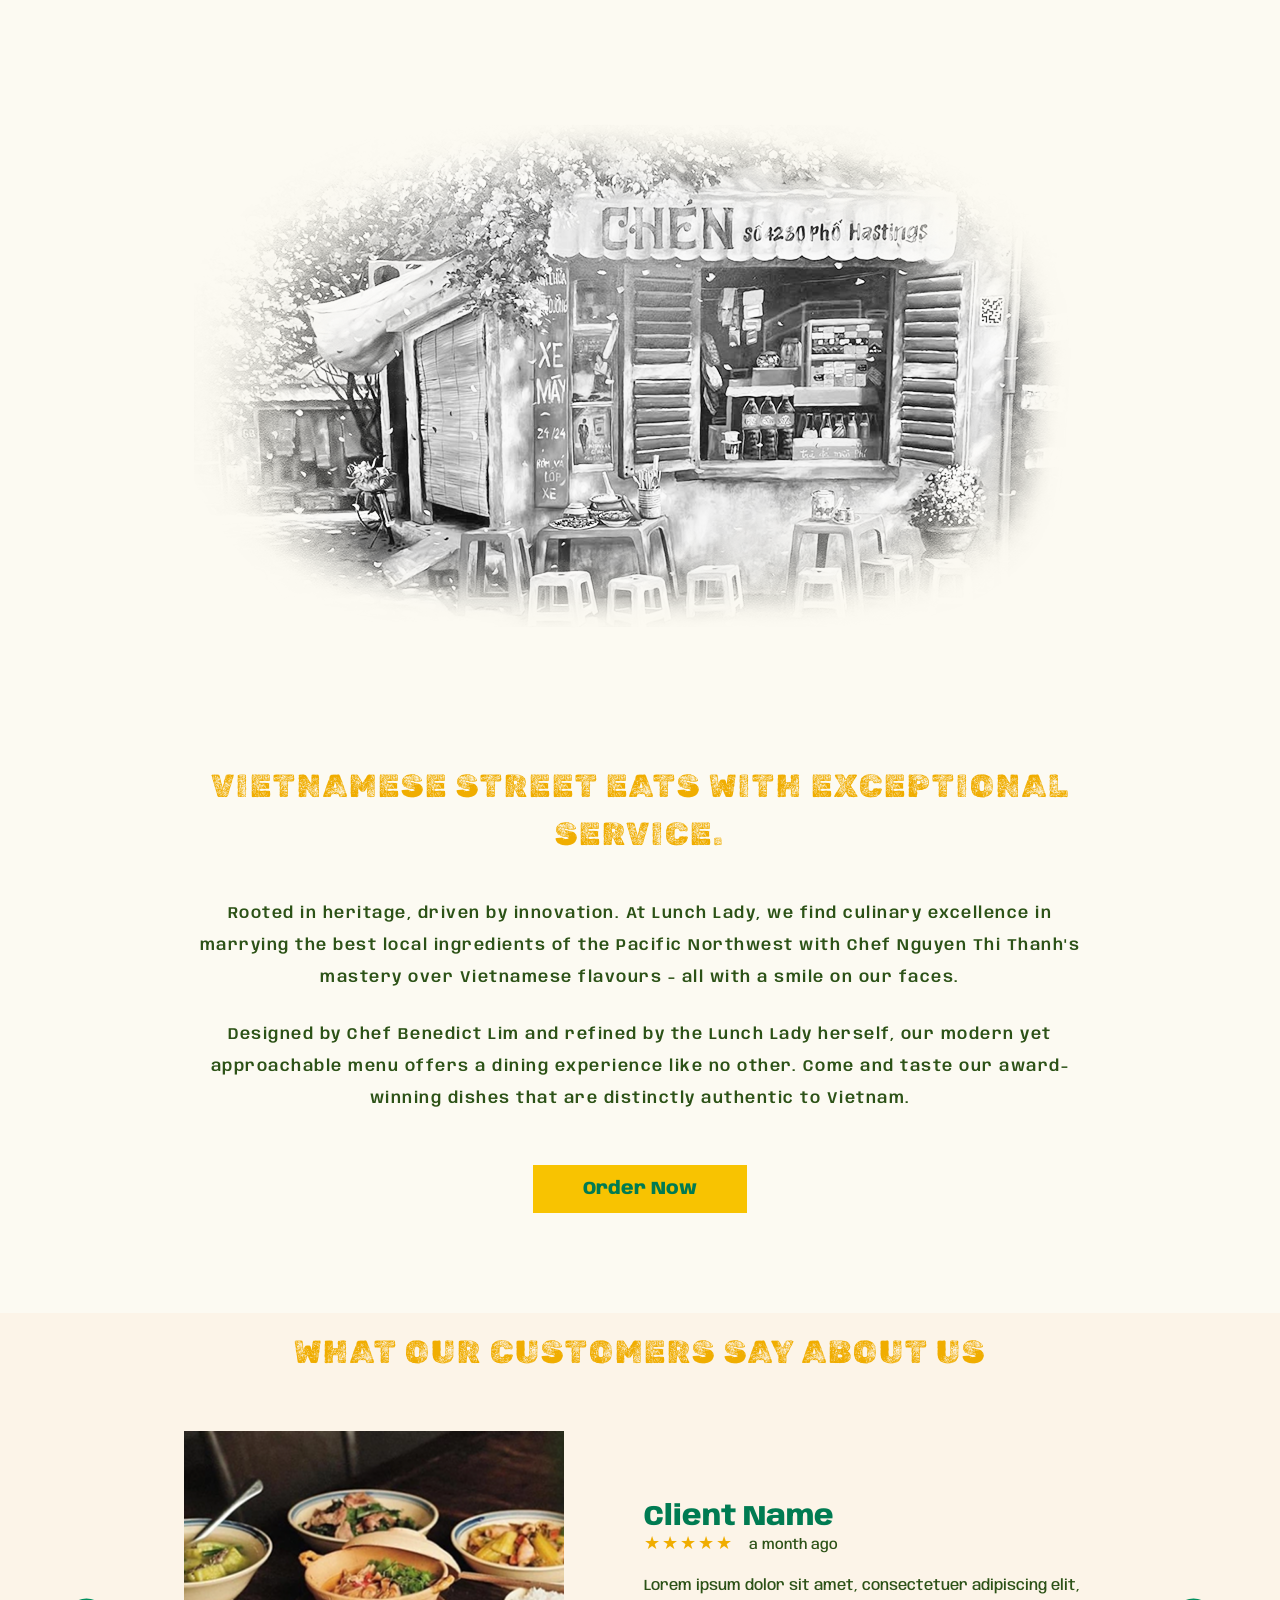
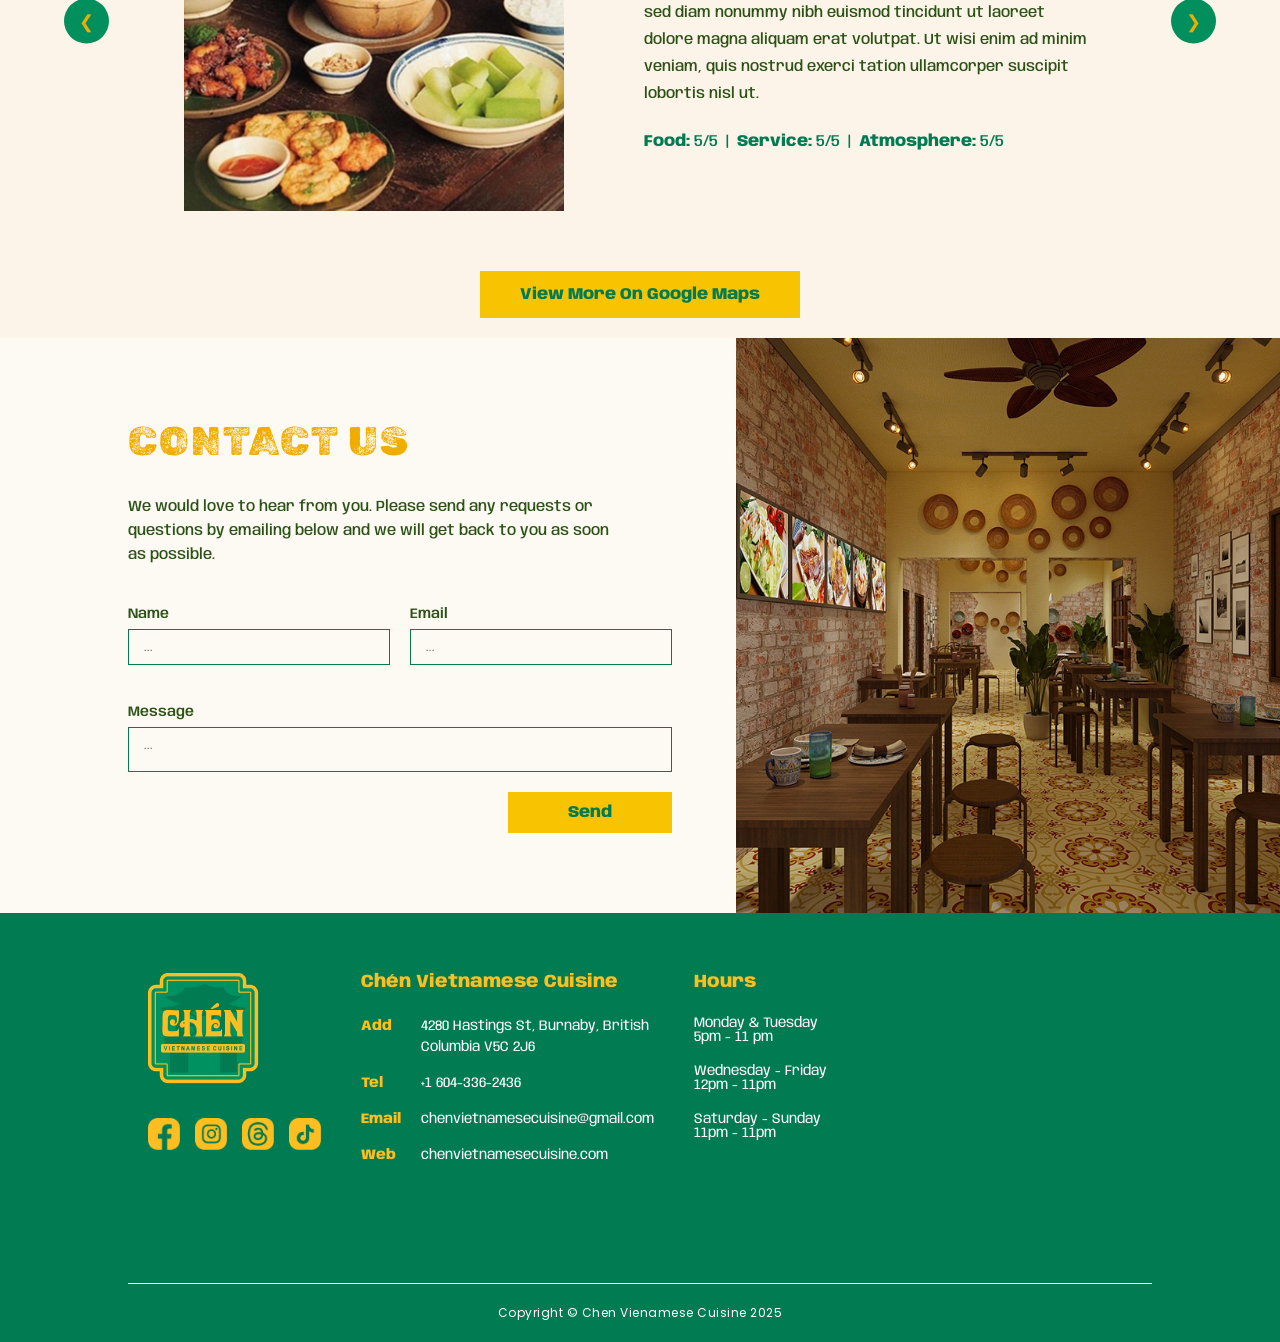
==== commit cc5229c9: "done index" ====
--- a/index.html
+++ b/index.html
@@ -39,9 +39,9 @@
                 <li><a href="#">Menu</a></li>
             </ul>
 
-            <div class="logo">
+            <a href="index.html" class="logo">
                 <img src="assets/images/logo.png" alt="Chén Vietnamese Cuisine Logo">
-            </div>
+            </a>
 
             <ul class="nav-links nav-right">
                 <li><a href="#">Catering</a></li>
@@ -227,7 +227,9 @@
     <footer class="main-footer">
         <div class="footer-container">
             <div class="footer-column footer-brand">
-                <img src="assets/images/logo2.png" alt="Chén Logo" class="footer-logo">
+                <a href="index.html" class="footer-logo">
+                    <img src="assets/images/logo2.png" alt="Logo Footer">
+                </a>
                 <div class="social-icons">
                     <a href="#"><img src="assets/images/facebook.png" alt="Facebook"></a>
                     <a href="#"><img src="assets/images/instagram.png" alt="Instagram"></a>
--- a/assets/css/style.css
+++ b/assets/css/style.css
@@ -605,7 +605,6 @@
 /* Cột 1: Logo & Social */
 .footer-logo {
     width: 150px;
-    margin-bottom: 30px;
 }
 
 .social-icons {
@@ -614,9 +613,9 @@
 }
 
 .social-icons img {
+    margin-top: 30px;
     width: 32px;
     height: 32px;
-    filter: brightness(0) saturate(100%) invert(86%) sepia(29%) saturate(4605%) hue-rotate(338deg) brightness(101%) contrast(98%); /* Chuyển icon sang màu vàng #FCBE20 nếu là ảnh đen */
 }
 
 /* Tiêu đề chung */
@@ -691,15 +690,17 @@
 }
 
 .hamburger-btn {
-    display: none; /* Ẩn trên desktop */
+    display: none;
     flex-direction: column;
     justify-content: center;
-    gap: 5px;
+    align-items: center; 
+    gap: 6px; 
     background: none;
     border: none;
     cursor: pointer;
     padding: 8px;
     z-index: 101;
+    line-height: 0; 
 }
 
 .hamburger-btn span {
@@ -707,8 +708,10 @@
     width: 24px;
     height: 2px;
     background-color: #2C5217;
+    border-radius: 2px;
     transition: all 0.3s ease;
     transform-origin: center;
+    flex-shrink: 0; 
 }
 
 /* ==========================================
@@ -719,13 +722,15 @@
     top: 0;
     left: 0;
     width: 100%;
-    height: 100%;
+    height: 100vh;
+    min-height: 100vh;
     background-color: #FCF4E8; 
-    z-index: 200;
+    z-index: 999;
     display: flex;
     flex-direction: column;
-    justify-content: center;
-    padding: 60px 50px;
+    justify-content: flex-start;
+    padding: 100px 50px 60px 50px;
+    overflow-y: auto; /* cho phép scroll bên trong menu nếu nội dung dài */
     opacity: 0;
     visibility: hidden;
     transform: translateX(100%);
@@ -843,7 +848,13 @@
 
     /* --- FOOD SLIDER --- */
     .slide {
-        min-width: 100%; /* 2 ảnh thay vì 3 */
+        min-width: 50%; /* 2 ảnh thay vì 3 */
+    }
+
+    .slider-btn{
+        width: 20px;
+        height: 20px;
+        font-size: 10px;
     }
 
     .food-slider-section {
@@ -930,9 +941,13 @@
         padding: 12px 25px;
     }
 
+    .maps-btn-container {
+        margin-top: 0;
+    }
+
     /* --- CONTACT SECTION --- */
     .contact-container {
-        flex-direction: column; /* Stack form trên, ảnh dưới */
+        flex-direction: column; 
     }
 
     .contact-form-side {
@@ -965,11 +980,20 @@
     }
 
     .footer-column.footer-map {
-        min-height: 200px;
+        min-height: 300px;
+        height: 300px;
     }
 
     .map-container {
-        min-height: 200px;
+        height: 300px;
+        min-height: 300px;
+    }
+
+    .map-container iframe {
+        width: 100%;
+        height: 350px; 
+        border: 0;
+        display: block;
     }
 
     .footer-bottom {
@@ -980,4 +1004,49 @@
     .footer-logo {
         width: 120px;
     }
+}
+
+@media (max-width: 1024px) and (min-width: 769px) {
+
+    .nav-left {
+        padding-right: 10vw;
+    }
+
+    .nav-right {
+        padding-left: 10vw;
+    }
+
+    .nav-links {
+        gap: 30px;
+    }
+
+    .logo img {
+        height: 80px;
+    }
+
+    .quote {
+        font-size: 28px;
+    }
+
+    .slide {
+        min-width: 50%;
+    }
+
+    .review-slide {
+        gap: 40px;
+    }
+
+    .review-image img {
+        width: 280px;
+        height: 280px;
+    }
+
+    .contact-form-side {
+        padding: 60px 30px 60px 40px;
+    }
+
+    .footer-container {
+        max-width: 95%;
+        gap: 25px;
+    }
 }
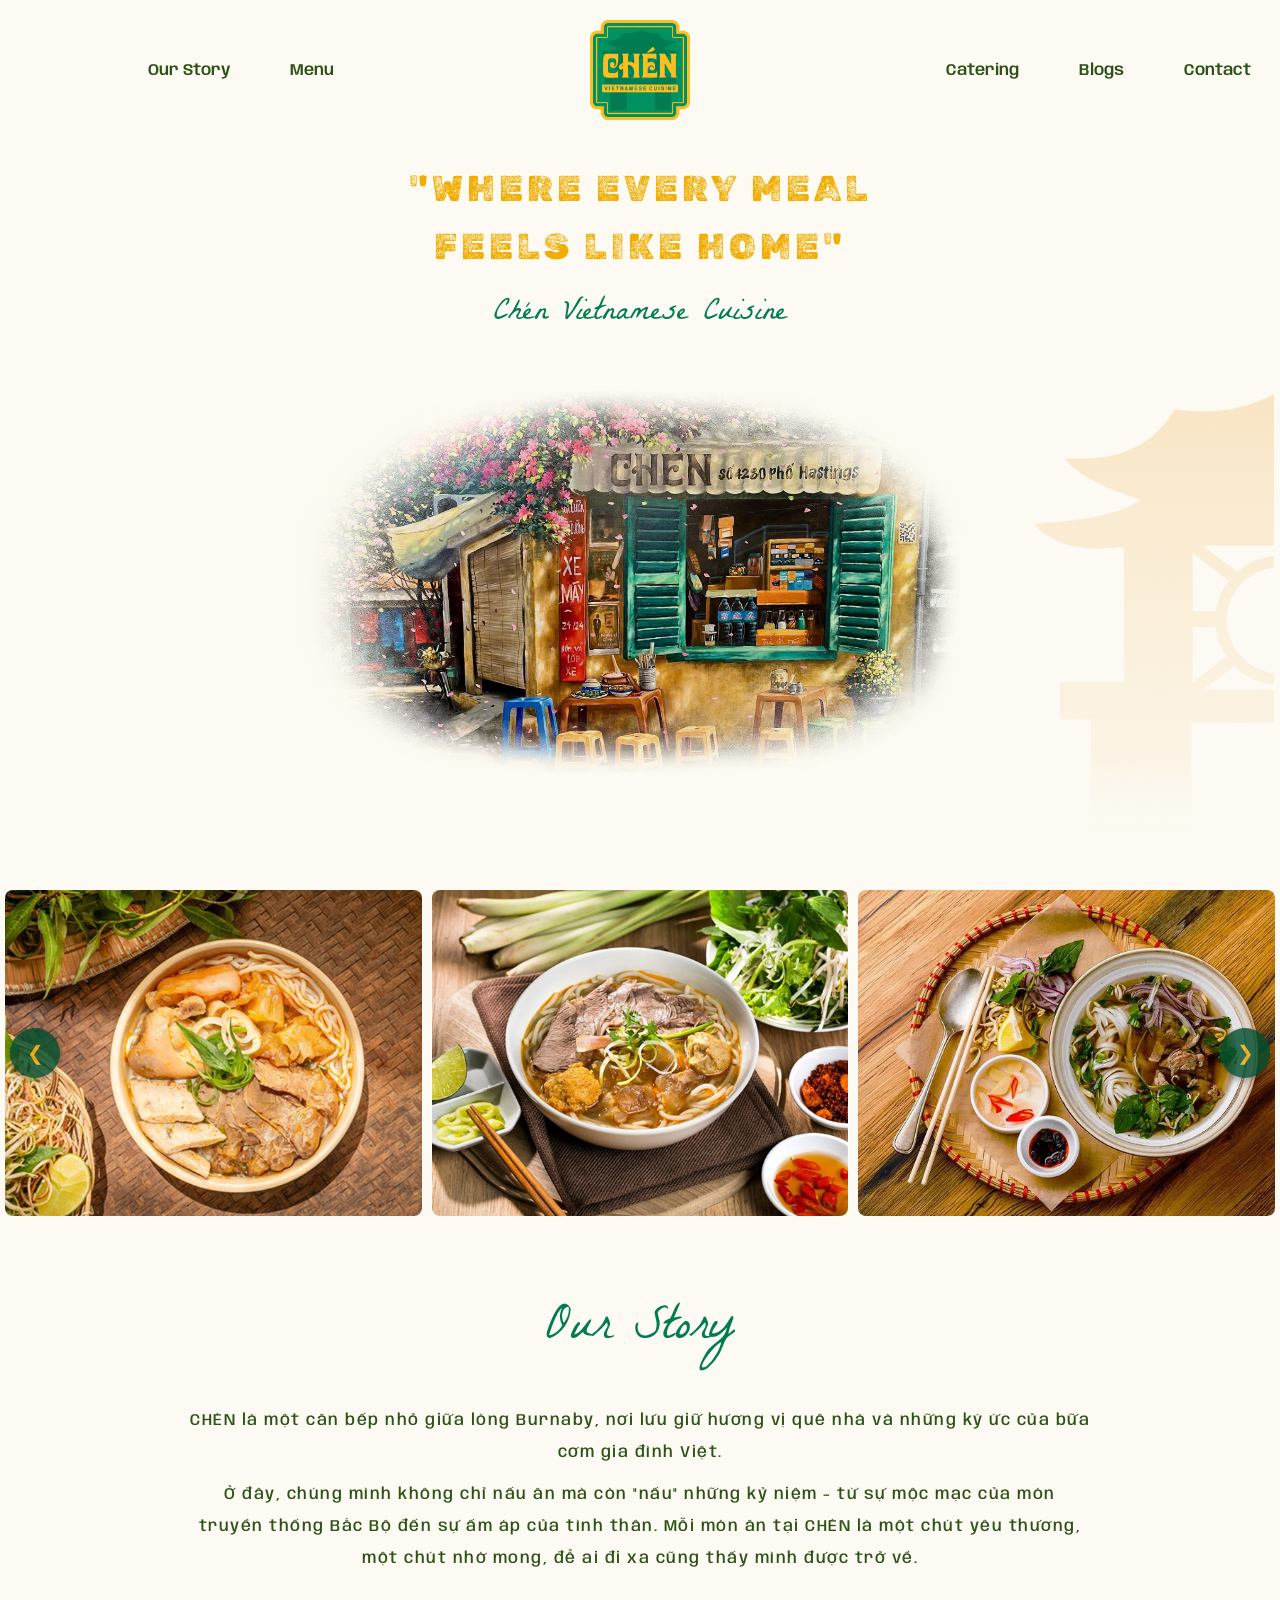
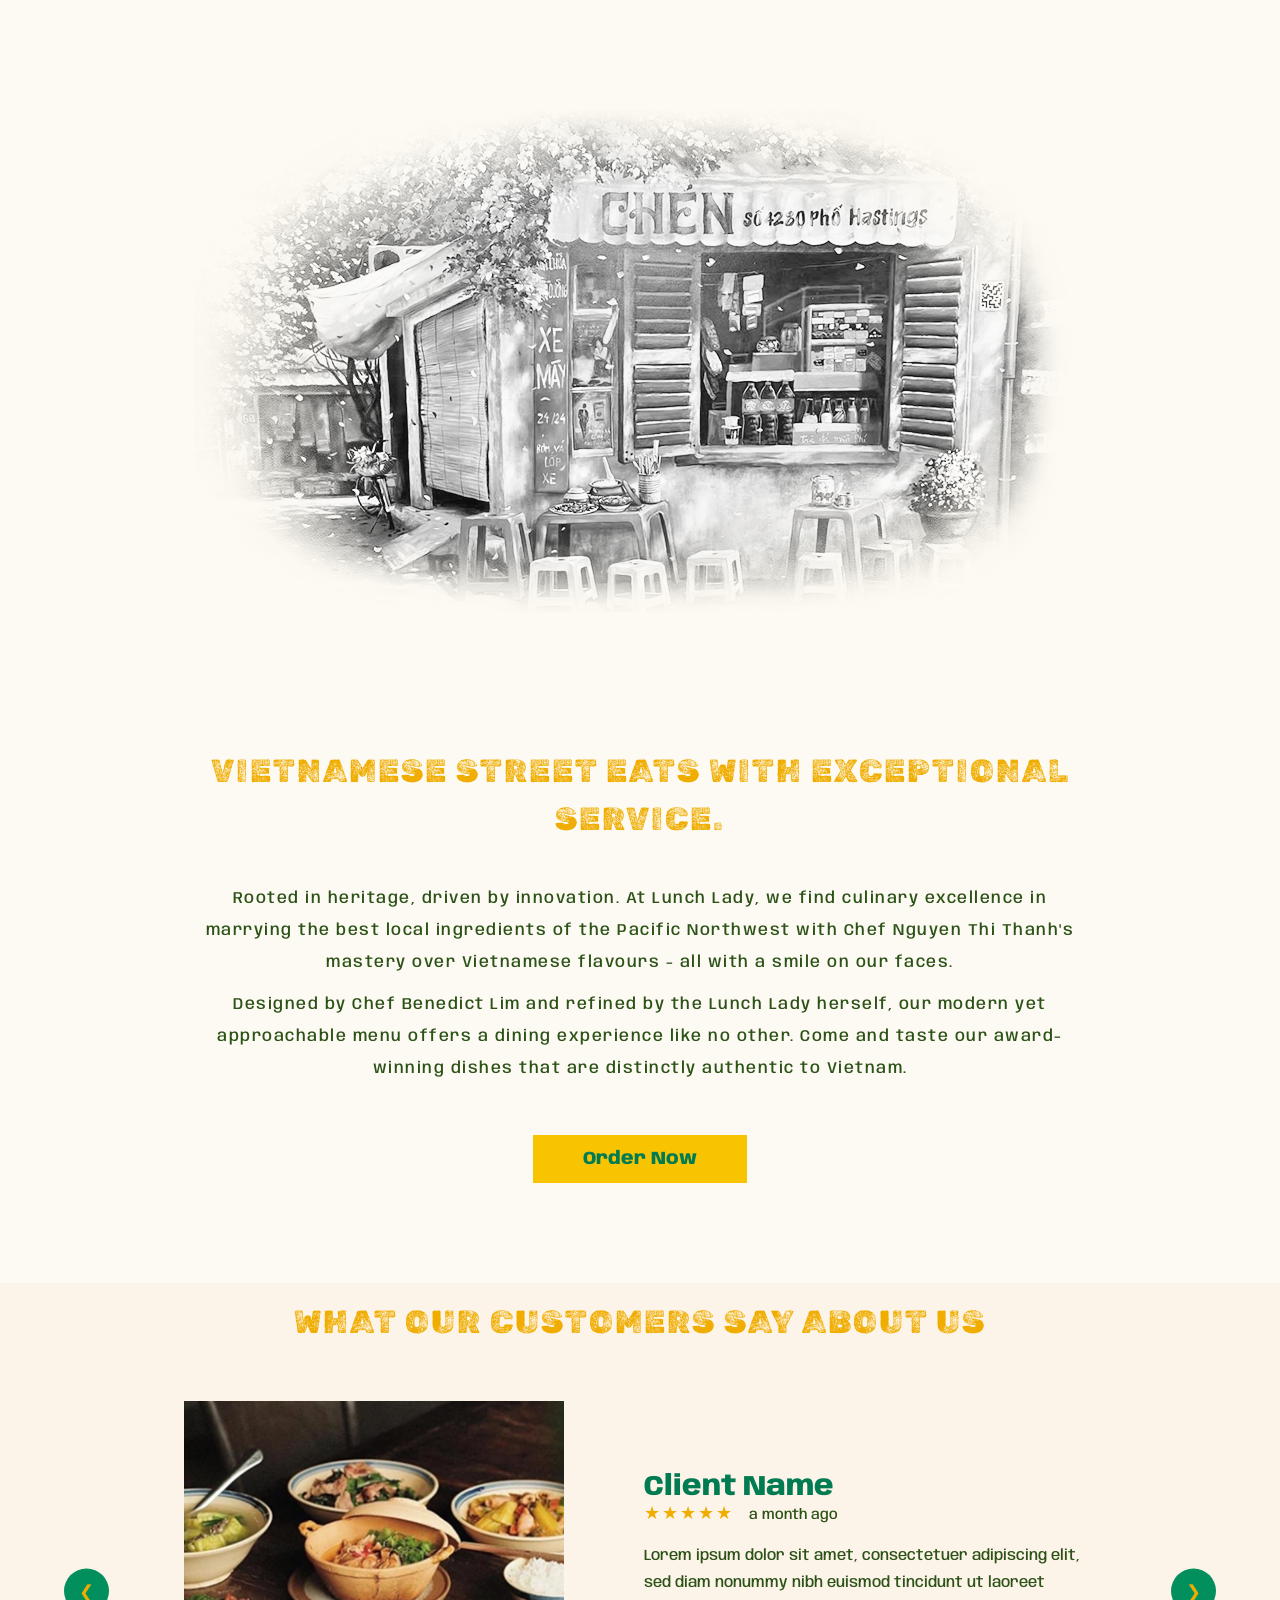
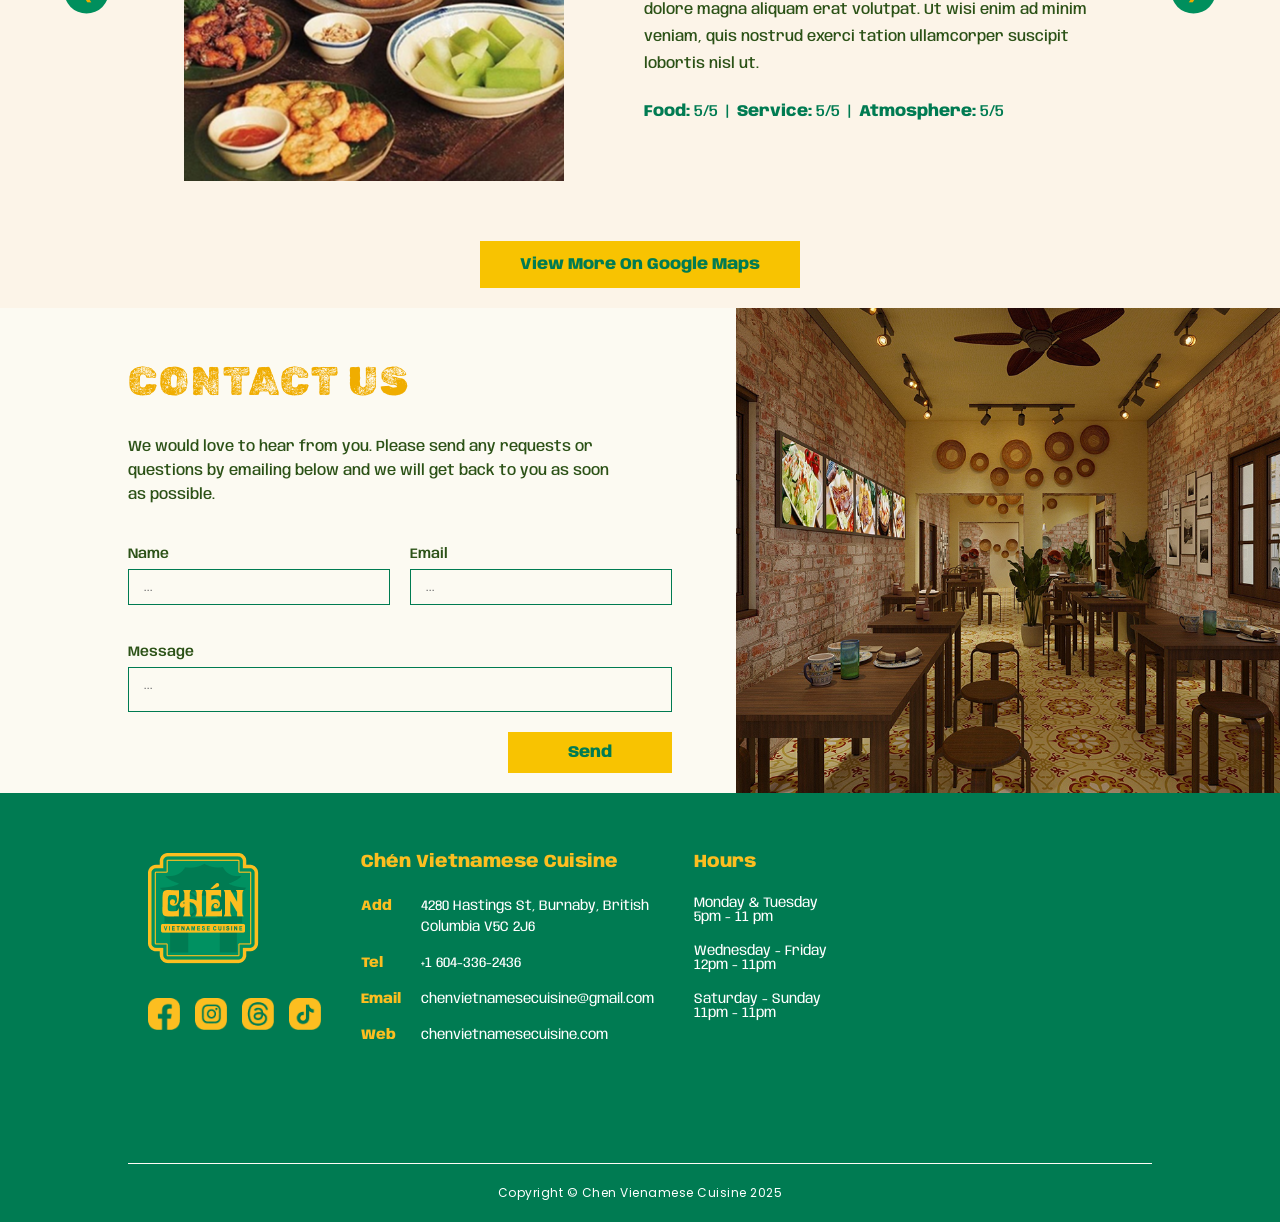
==== commit 70f62582: "update about-us" ====
--- a/index.html
+++ b/index.html
@@ -26,7 +26,7 @@
         <div class="mobile-menu-overlay" id="mobileMenuOverlay">
             <button class="mobile-menu-close" id="mobileMenuClose" aria-label="Close menu">&#10005;</button>
             <ul class="mobile-nav-links">
-                <li><a href="#">Our Story</a></li>
+                <li><a href="about-us.html">Our Story</a></li>
                 <li><a href="#">Menu</a></li>
                 <li><a href="#">Catering</a></li>
                 <li><a href="#">Blogs</a></li>
@@ -35,7 +35,7 @@
         </div>
         <nav class="navbar">
             <ul class="nav-links nav-left">
-                <li><a href="#">Our Story</a></li>
+                <li><a href="about-us.html">Our Story</a></li>
                 <li><a href="#">Menu</a></li>
             </ul>
 
--- a/assets/css/style.css
+++ b/assets/css/style.css
@@ -66,8 +66,12 @@
 }
 
 .nav-links a:hover {
-    font-weight: 600; /* Giữ nguyên weight, không đổi */
-    text-shadow: 0.4px 0 0 #2C5217, -0.4px 0 0 #2C5217; /* Giả bold bằng shadow */
+    font-weight: 600; 
+    text-shadow: 0.4px 0 0 #2C5217, -0.4px 0 0 #2C5217; 
+}
+
+.nav-links a.active {
+    text-shadow: 0.4px 0 0 #2C5217, -0.4px 0 0 #2C5217;
 }
 
 .logo {
@@ -235,10 +239,10 @@
 .story-text {
     font-family: 'Anybody', sans-serif;
     color: #2C5217;
-    font-weight: 600;
+    font-weight: 500;
     line-height: 2;
     letter-spacing: 1.5px;
-    margin-bottom: 25px;
+    margin-bottom: 10px;
 }
 
 .text-uppercase-style {
@@ -484,7 +488,7 @@
 /* Bên trái: Form */
 .contact-form-side {
     flex: 1;
-    padding: 80px 5% 80px 10%; /* Căn lề trái sâu hơn để cân đối */
+    padding: 50px 5% 20px 10%; 
     text-align: left;
 }
 
@@ -578,7 +582,7 @@
 .contact-image-side img {
     width: 100%;
     height: 100%;
-    object-fit: cover; /* Ảnh phủ kín nửa màn hình */
+    object-fit: cover; 
     display: block;
 }
 
@@ -781,6 +785,10 @@
     transition: color 0.2s ease;
 }
 
+.mobile-nav-links a.active {
+    text-shadow: 0.4px 0 0 #2C5217, -0.4px 0 0 #2C5217;
+}
+
 @media (max-width: 768px) {
     /* Ẩn nav links desktop */
     .nav-links {
